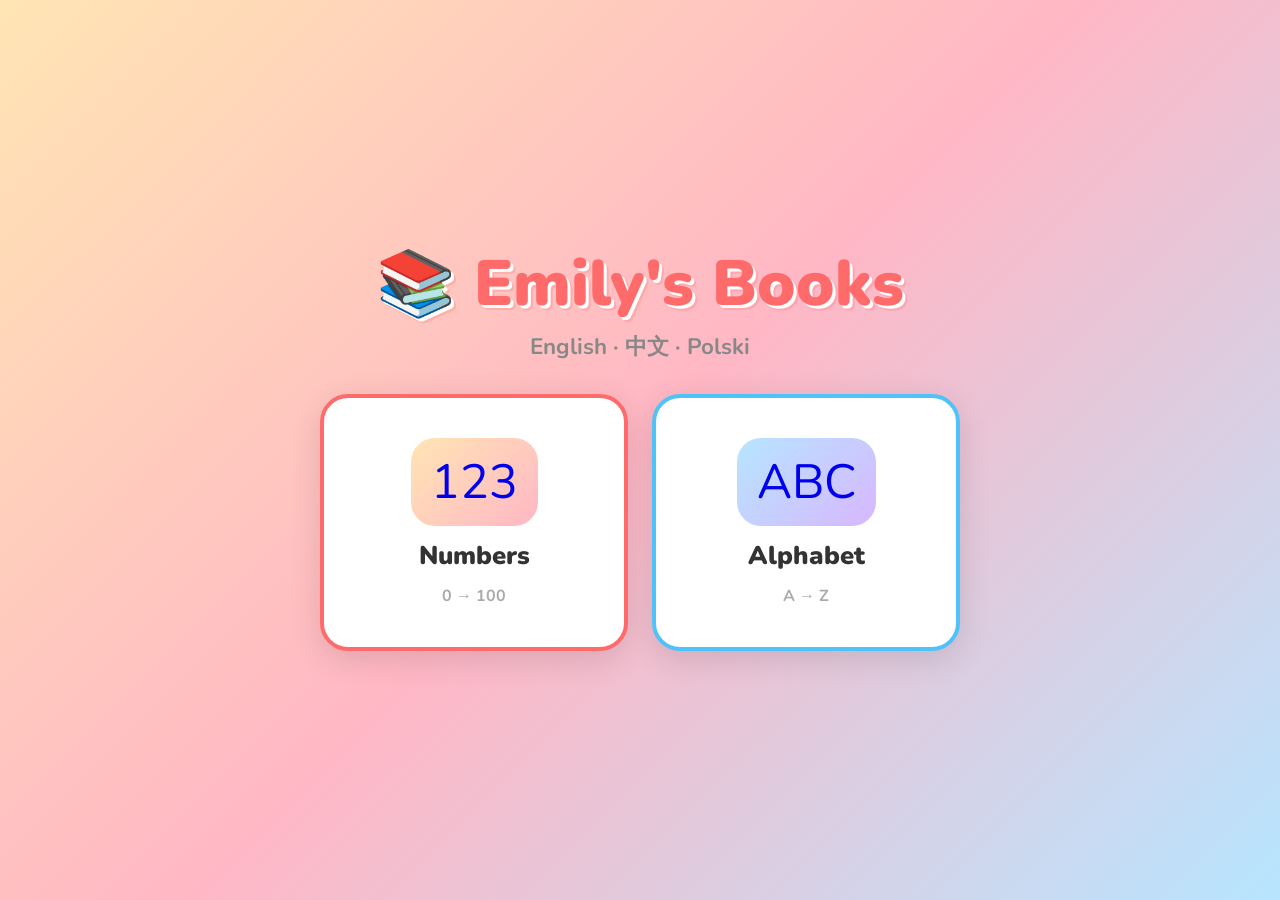
==== index.html @ b519d548 "feat: initial release v1.0.0 — Emily learning app Interactive learning app with alphabet, numbers, a" ====
<!DOCTYPE html>
<html lang="en">
<head>
<meta charset="UTF-8">
<meta name="viewport" content="width=device-width, initial-scale=1, maximum-scale=1">
<title>Emily's Books</title>
<link rel="preconnect" href="https://fonts.googleapis.com">
<link href="https://fonts.googleapis.com/css2?family=Nunito:wght@400;700;800;900&display=swap" rel="stylesheet">
<link rel="stylesheet" href="css/style.css">
<style>
  .book-card.numbers { --accent: #FF6B6B; }
  .book-card.alphabet { --accent: #4FC3F7; }
  .book-card.numbers .icon-wrap {
    background: linear-gradient(135deg, #FFE5B4, #FFB7C5);
    border-radius: 24px; padding: 20px; font-size: 3rem; line-height: 1;
  }
  .book-card.alphabet .icon-wrap {
    background: linear-gradient(135deg, #B7E5FF, #D7B7FF);
    border-radius: 24px; padding: 20px; font-size: 3rem; line-height: 1;
  }
</style>
</head>
<body>
<div class="bubbles" id="bubbles"></div>

<main class="home-page">
  <h1 class="home-title">📚 Emily's Books</h1>
  <p class="home-subtitle">English · 中文 · Polski</p>

  <div class="book-grid">
    <a href="numbers.html" class="book-card numbers">
      <div class="icon-wrap">123</div>
      <div class="title">Numbers</div>
      <div class="subtitle">0 → 100</div>
    </a>

    <a href="alphabet.html" class="book-card alphabet">
      <div class="icon-wrap">ABC</div>
      <div class="title">Alphabet</div>
      <div class="subtitle">A → Z</div>
    </a>
  </div>
</main>

<script>
  // Generate floating bubbles
  const COLORS = ['#FF6B6B','#4FC3F7','#66BB6A','#FFD54F','#CE93D8','#FF8A65'];
  const wrap = document.getElementById('bubbles');
  for (let i = 0; i < 18; i++) {
    const b = document.createElement('div');
    b.className = 'bubble';
    const size = 30 + Math.random() * 80;
    Object.assign(b.style, {
      width:  size + 'px',
      height: size + 'px',
      left:   Math.random() * 100 + '%',
      bottom: '-120px',
      background: COLORS[Math.floor(Math.random() * COLORS.length)],
      animationDuration: (8 + Math.random() * 14) + 's',
      animationDelay:    (Math.random() * 10) + 's',
    });
    wrap.appendChild(b);
  }
</script>
</body>
</html>
---- css/style.css ----
/* ── Reset & base ─────────────────────────────────────────────────────────── */
*, *::before, *::after { box-sizing: border-box; margin: 0; padding: 0; }

:root {
  --coral:   #FF6B6B;
  --sky:     #4FC3F7;
  --mint:    #66BB6A;
  --gold:    #FFD54F;
  --purple:  #CE93D8;
  --bg:      #FFF8F0;
  --white:   #FFFFFF;
  --text:    #333;
  --radius:  20px;
  --shadow:  0 8px 32px rgba(0,0,0,.12);
}

html, body {
  height: 100%;
  font-family: 'Nunito', 'Segoe UI', sans-serif;
  background: var(--bg);
  color: var(--text);
  -webkit-tap-highlight-color: transparent;
  touch-action: manipulation;
}

/* ── Home page ────────────────────────────────────────────────────────────── */
.home-page {
  min-height: 100vh;
  display: flex;
  flex-direction: column;
  align-items: center;
  justify-content: center;
  background: linear-gradient(135deg, #FFE5B4 0%, #FFB7C5 50%, #B7E5FF 100%);
  padding: 24px;
  gap: 32px;
}

.home-title {
  font-size: clamp(2.4rem, 8vw, 4rem);
  font-weight: 900;
  color: var(--coral);
  text-shadow: 3px 3px 0 #fff, 5px 5px 0 rgba(255,107,107,.25);
  text-align: center;
  line-height: 1.1;
}

.home-subtitle {
  font-size: clamp(1rem, 3vw, 1.4rem);
  color: #888;
  font-weight: 700;
  text-align: center;
  margin-top: -20px;
}

.book-grid {
  display: grid;
  grid-template-columns: repeat(auto-fit, minmax(240px, 1fr));
  gap: 24px;
  width: 100%;
  max-width: 640px;
}

.book-card {
  background: var(--white);
  border-radius: 28px;
  padding: 40px 24px;
  text-align: center;
  box-shadow: var(--shadow);
  cursor: pointer;
  transition: transform .15s, box-shadow .15s;
  text-decoration: none;
  display: flex;
  flex-direction: column;
  align-items: center;
  gap: 12px;
  border: 4px solid transparent;
}

.book-card:hover, .book-card:focus-visible {
  transform: translateY(-6px) scale(1.02);
  box-shadow: 0 16px 48px rgba(0,0,0,.18);
}

.book-card:active { transform: scale(0.97); }

.book-card.numbers { border-color: var(--coral); }
.book-card.alphabet { border-color: var(--sky); }

.book-card .icon { font-size: 4.5rem; line-height: 1; }
.book-card .title {
  font-size: 1.6rem;
  font-weight: 900;
  color: var(--text);
}
.book-card .subtitle { font-size: 1rem; color: #aaa; font-weight: 700; }

/* floating bubbles */
.bubbles {
  position: fixed; inset: 0; pointer-events: none; overflow: hidden; z-index: 0;
}
.bubble {
  position: absolute;
  border-radius: 50%;
  opacity: .18;
  animation: float linear infinite;
}
@keyframes float {
  from { transform: translateY(110vh) rotate(0deg); }
  to   { transform: translateY(-20vh)  rotate(360deg); }
}
.home-page > * { position: relative; z-index: 1; }

/* ── Book wrapper ─────────────────────────────────────────────────────────── */
.book-page {
  min-height: 100vh;
  display: flex;
  flex-direction: column;
  background: var(--bg);
}

/* ── Header ───────────────────────────────────────────────────────────────── */
.book-header {
  display: flex;
  align-items: center;
  justify-content: space-between;
  padding: 14px 20px;
  background: var(--white);
  box-shadow: 0 2px 12px rgba(0,0,0,.08);
  gap: 12px;
  flex-shrink: 0;
}

.book-header .home-btn {
  background: var(--bg);
  border: none;
  border-radius: 50%;
  width: 48px; height: 48px;
  font-size: 1.5rem;
  cursor: pointer;
  display: grid; place-items: center;
  transition: background .15s;
  flex-shrink: 0;
}
.book-header .home-btn:hover { background: #f0f0f0; }

.book-header .book-name {
  font-size: 1.2rem;
  font-weight: 900;
  color: var(--text);
  text-align: center;
  flex: 1;
}

.book-header .page-counter {
  font-size: 0.95rem;
  font-weight: 700;
  color: #aaa;
  flex-shrink: 0;
  min-width: 60px;
  text-align: right;
}

/* ── Main content area ────────────────────────────────────────────────────── */
.content-area {
  flex: 1;
  display: grid;
  grid-template-columns: 1fr 1fr;
  gap: 0;
  overflow: hidden;
}

@media (max-width: 700px) {
  .content-area {
    grid-template-columns: 1fr;
    overflow-y: auto;
  }
}

/* ── Left page ────────────────────────────────────────────────────────────── */
.page-left {
  background: #FFF9F2;
  display: flex;
  flex-direction: column;
  align-items: center;
  justify-content: center;
  padding: 24px 16px;
  gap: 16px;
  border-right: 3px solid #f0e8d8;
  position: relative;
  overflow: hidden;
}

.big-symbol {
  font-size: clamp(6rem, 18vw, 12rem);
  font-weight: 900;
  line-height: 1;
  color: var(--coral);
  text-shadow: 4px 4px 0 rgba(255,107,107,.2);
  user-select: none;
  transition: color .2s;
}

.big-symbol.alphabet-letter {
  color: var(--sky);
  text-shadow: 4px 4px 0 rgba(79,195,247,.2);
}

/* Worksheet-style glyph canvas (outline + stroke order) on the left page */
.glyph-canvas {
  width: 100%;
  max-width: 360px;
  height: auto;
  cursor: pointer;
  user-select: none;
  -webkit-user-select: none;
}

/* Stroke guide mini-canvas (shown below digit) */
.stroke-preview-wrap {
  display: flex;
  flex-direction: column;
  align-items: center;
  gap: 6px;
}

.stroke-label {
  font-size: 0.78rem;
  font-weight: 700;
  color: #bbb;
  letter-spacing: .05em;
  text-transform: uppercase;
}

.stroke-mini-canvas {
  border-radius: 16px;
  background: #fff;
  box-shadow: 0 2px 12px rgba(0,0,0,.08);
}

/* Chinese character section */
.zh-char-wrap {
  display: flex;
  flex-direction: column;
  align-items: center;
  gap: 4px;
  cursor: pointer;
}

.zh-char {
  font-size: clamp(2.5rem, 7vw, 4rem);
  font-weight: 900;
  color: #E53935;
  line-height: 1;
}

.zh-pinyin {
  font-size: 0.85rem;
  color: #E53935;
  font-weight: 700;
  opacity: .7;
}

/* ── Right page ───────────────────────────────────────────────────────────── */
.page-right {
  background: #F2F9FF;
  display: flex;
  flex-direction: column;
  align-items: center;
  justify-content: space-between;
  padding: 24px 16px;
  gap: 16px;
}

/* Illustration area */
.illustration {
  flex: 1;
  display: flex;
  align-items: center;
  justify-content: center;
  flex-wrap: wrap;
  gap: 6px;
  font-size: clamp(1.8rem, 4vw, 3rem);
  line-height: 1.2;
  text-align: center;
  max-height: 260px;
  overflow: hidden;
}

.illustration.empty-label {
  font-size: 1.2rem;
  color: #ccc;
  font-weight: 700;
}

/* Word cards */
.word-cards {
  display: flex;
  flex-direction: column;
  gap: 10px;
  width: 100%;
  max-width: 340px;
}

.word-card {
  display: flex;
  align-items: center;
  gap: 10px;
  padding: 14px 18px;
  border-radius: 16px;
  cursor: pointer;
  transition: transform .12s, box-shadow .12s;
  box-shadow: 0 3px 12px rgba(0,0,0,.07);
  user-select: none;
  -webkit-user-select: none;
}

.word-card:hover { transform: scale(1.03); box-shadow: 0 6px 20px rgba(0,0,0,.12); }
.word-card:active { transform: scale(0.97); }

.word-card.en { background: #E3F2FD; }
.word-card.zh { background: #FFE8E8; }
.word-card.pl { background: #E8F5E9; }

.word-card .flag { font-size: 1.3rem; flex-shrink: 0; }

.word-card .word-text {
  font-size: clamp(1.1rem, 2.8vw, 1.5rem);
  font-weight: 800;
}

.word-card.en .word-text { color: #1565C0; }
.word-card.zh .word-text { color: #B71C1C; }
.word-card.pl .word-text { color: #2E7D32; }

.word-card .word-sub {
  font-size: 0.72rem;
  font-weight: 700;
  opacity: .55;
  margin-top: 2px;
}

.word-card .speaker { font-size: 1rem; margin-left: auto; opacity: .5; flex-shrink: 0; }

/* ── Bottom navigation ────────────────────────────────────────────────────── */
.book-footer {
  display: flex;
  align-items: center;
  justify-content: space-between;
  padding: 12px 20px;
  background: var(--white);
  box-shadow: 0 -2px 12px rgba(0,0,0,.06);
  gap: 12px;
  flex-shrink: 0;
}

.nav-btn {
  background: var(--coral);
  color: #fff;
  border: none;
  border-radius: 50px;
  width: 60px; height: 60px;
  font-size: 1.8rem;
  cursor: pointer;
  display: grid; place-items: center;
  transition: background .15s, transform .1s;
  flex-shrink: 0;
}
.nav-btn.alphabet { background: var(--sky); }
.nav-btn:hover { opacity: .9; transform: scale(1.05); }
.nav-btn:active { transform: scale(0.93); }
.nav-btn:disabled { background: #ddd; cursor: default; transform: none; }

.practice-btn {
  background: var(--gold);
  color: #5d4037;
  border: none;
  border-radius: 50px;
  padding: 14px 24px;
  font-size: 1rem;
  font-weight: 900;
  cursor: pointer;
  display: flex;
  align-items: center;
  gap: 8px;
  transition: background .15s, transform .1s;
  font-family: inherit;
  flex: 1;
  justify-content: center;
  max-width: 240px;
}
.practice-btn:hover { background: #FFCA28; transform: scale(1.03); }
.practice-btn:active { transform: scale(0.97); }

/* ── Practice modal ───────────────────────────────────────────────────────── */
.modal-overlay {
  position: fixed;
  inset: 0;
  background: rgba(0,0,0,.55);
  display: flex;
  align-items: center;
  justify-content: center;
  z-index: 100;
  padding: 16px;
  opacity: 0;
  pointer-events: none;
  transition: opacity .2s;
}

.modal-overlay.open {
  opacity: 1;
  pointer-events: all;
}

.modal {
  background: var(--white);
  border-radius: 28px;
  padding: 24px;
  width: 100%;
  max-width: 480px;
  box-shadow: 0 24px 80px rgba(0,0,0,.3);
  display: flex;
  flex-direction: column;
  gap: 16px;
  transform: scale(.9);
  transition: transform .2s;
}
.modal-overlay.open .modal { transform: scale(1); }

.modal-header {
  display: flex;
  align-items: center;
  justify-content: space-between;
}
.modal-title { font-size: 1.3rem; font-weight: 900; color: var(--text); }
.modal-close {
  background: #f0f0f0; border: none; border-radius: 50%;
  width: 42px; height: 42px; font-size: 1.2rem;
  cursor: pointer; display: grid; place-items: center;
}
.modal-close:hover { background: #e0e0e0; }

.modal-tabs {
  display: flex;
  gap: 8px;
}
.modal-tab {
  flex: 1;
  padding: 10px;
  border-radius: 12px;
  border: 2px solid #eee;
  background: #fafafa;
  font-family: inherit;
  font-size: 0.9rem;
  font-weight: 700;
  cursor: pointer;
  transition: all .15s;
}
.modal-tab.active {
  background: var(--coral);
  color: #fff;
  border-color: var(--coral);
}

.modal canvas {
  border-radius: 16px;
  border: 3px solid #f0f0f0;
  touch-action: none;
  display: block;
  margin: 0 auto;
  width: 100%;
  max-width: 360px;
  aspect-ratio: 1;
  cursor: crosshair;
}

.modal-actions {
  display: flex;
  gap: 10px;
}
.modal-actions button {
  flex: 1;
  padding: 14px;
  border-radius: 14px;
  border: none;
  font-family: inherit;
  font-size: 1rem;
  font-weight: 800;
  cursor: pointer;
  transition: opacity .15s, transform .1s;
  display: flex;
  align-items: center;
  justify-content: center;
  gap: 6px;
}
.modal-actions button:active { transform: scale(0.97); }
.btn-watch { background: var(--coral); color: #fff; }
.btn-clear { background: #f0f0f0; color: #666; }

/* ── Hanzi writer ─────────────────────────────────────────────────────────── */
#hanzi-container, #hanzi-modal-container {
  display: flex;
  align-items: center;
  justify-content: center;
}

/* ── Transitions ──────────────────────────────────────────────────────────── */
.page-slide {
  animation: slideIn .25s ease-out;
}
@keyframes slideIn {
  from { opacity: 0; transform: translateX(30px); }
  to   { opacity: 1; transform: translateX(0); }
}

/* ── Dot grid for large numbers ───────────────────────────────────────────── */
.dot-grid {
  display: flex;
  flex-wrap: wrap;
  gap: 4px;
  align-items: center;
  justify-content: center;
  padding: 4px;
}
.dot {
  width: 18px; height: 18px;
  border-radius: 50%;
}

/* ── Pulse on TTS click ───────────────────────────────────────────────────── */
@keyframes pulse {
  0%   { transform: scale(1); }
  40%  { transform: scale(1.07); }
  100% { transform: scale(1); }
}
.speaking { animation: pulse .4s ease-out; }

/* ── Scrollbar ────────────────────────────────────────────────────────────── */
::-webkit-scrollbar { width: 6px; }
::-webkit-scrollbar-thumb { background: #ddd; border-radius: 3px; }
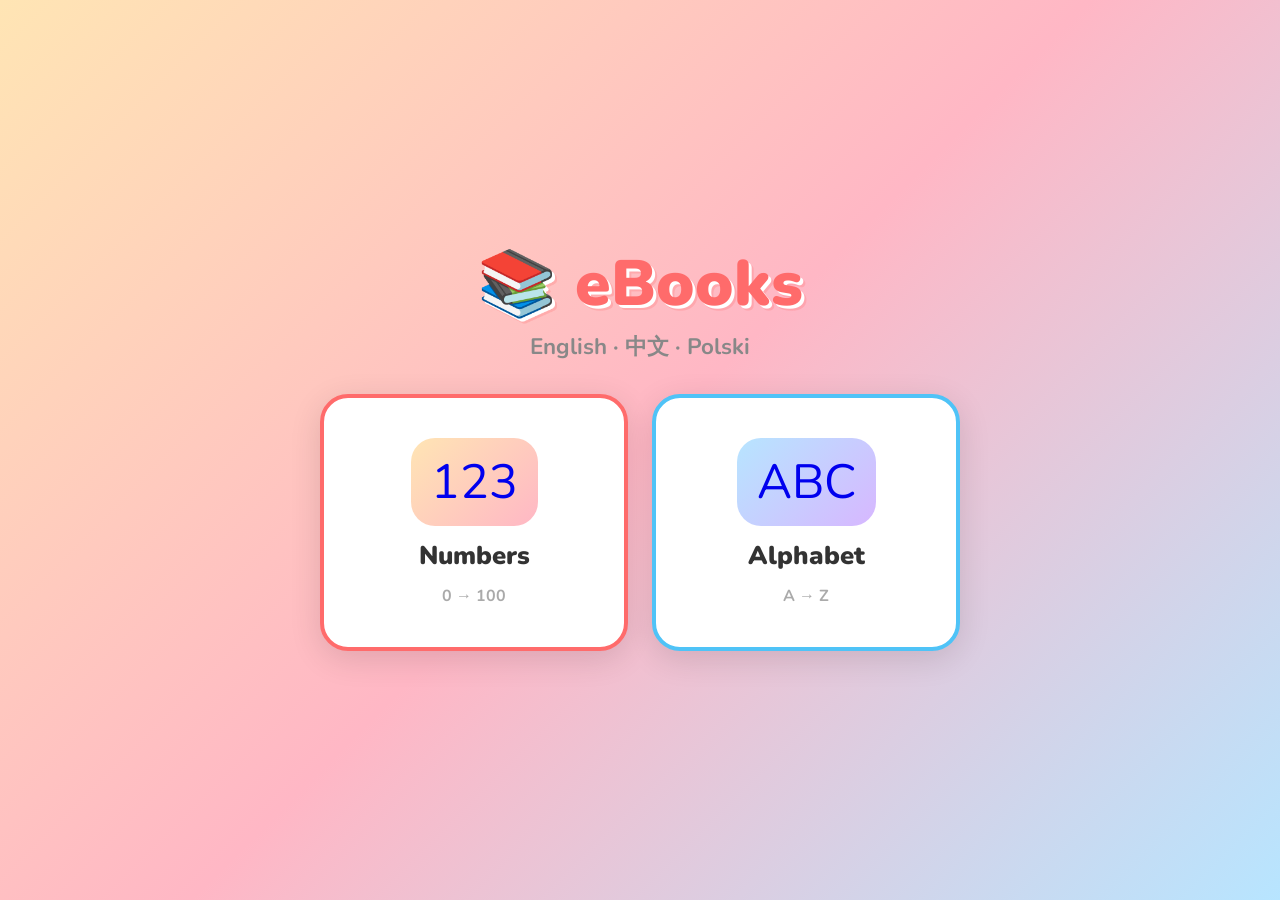
==== commit 483fa6cb: "fix: remove personal name references before making repo public" ====
--- a/index.html
+++ b/index.html
@@ -3,7 +3,7 @@
 <head>
 <meta charset="UTF-8">
 <meta name="viewport" content="width=device-width, initial-scale=1, maximum-scale=1">
-<title>Emily's Books</title>
+<title>eBooks</title>
 <link rel="preconnect" href="https://fonts.googleapis.com">
 <link href="https://fonts.googleapis.com/css2?family=Nunito:wght@400;700;800;900&display=swap" rel="stylesheet">
 <link rel="stylesheet" href="css/style.css">
@@ -24,7 +24,7 @@
 <div class="bubbles" id="bubbles"></div>
 
 <main class="home-page">
-  <h1 class="home-title">📚 Emily's Books</h1>
+  <h1 class="home-title">📚 eBooks</h1>
   <p class="home-subtitle">English · 中文 · Polski</p>
 
   <div class="book-grid">
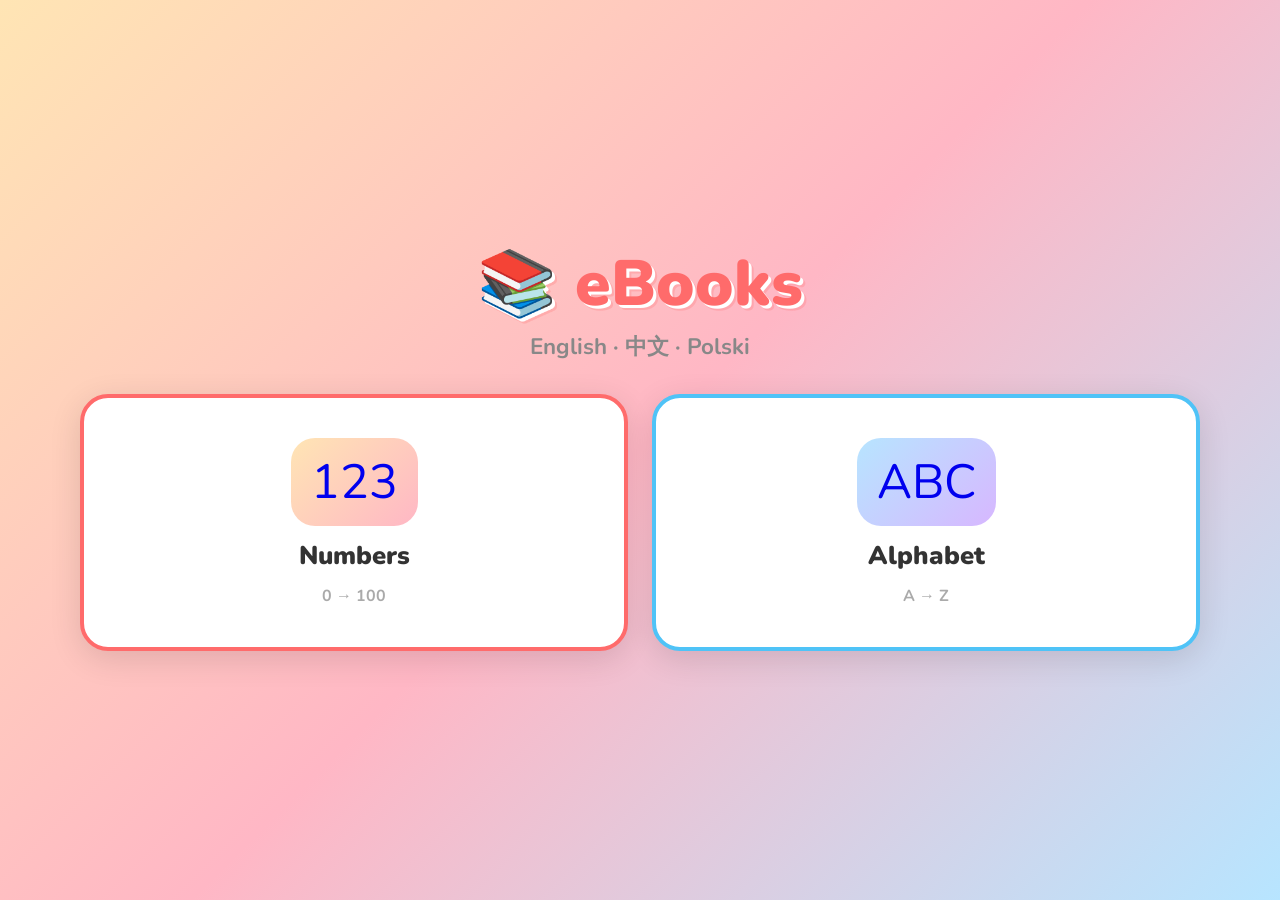
==== commit 9960c313: "feat: picture-book reader engine + public/private book split - shared/js/picture-reader.js: generic " ====
--- a/index.html
+++ b/index.html
@@ -6,7 +6,7 @@
 <title>eBooks</title>
 <link rel="preconnect" href="https://fonts.googleapis.com">
 <link href="https://fonts.googleapis.com/css2?family=Nunito:wght@400;700;800;900&display=swap" rel="stylesheet">
-<link rel="stylesheet" href="css/style.css">
+<link rel="stylesheet" href="shared/css/style.css">
 <style>
   .book-card.numbers { --accent: #FF6B6B; }
   .book-card.alphabet { --accent: #4FC3F7; }
@@ -18,6 +18,12 @@
     background: linear-gradient(135deg, #B7E5FF, #D7B7FF);
     border-radius: 24px; padding: 20px; font-size: 3rem; line-height: 1;
   }
+  .book-card.local .icon-wrap {
+    width: 96px; height: 72px; border-radius: 20px;
+    display: grid; place-items: center; color: #fff;
+    font-weight: 900; font-size: 1.8rem;
+  }
+  .progress-line { color: #888; font-size: .9rem; font-weight: 800; min-height: 1.2em; }
 </style>
 </head>
 <body>
@@ -27,20 +33,29 @@
   <h1 class="home-title">📚 eBooks</h1>
   <p class="home-subtitle">English · 中文 · Polski</p>
 
-  <div class="book-grid">
-    <a href="numbers.html" class="book-card numbers">
+  <div class="book-grid" id="bookGrid">
+    <a href="books/numbers/" class="book-card numbers">
       <div class="icon-wrap">123</div>
       <div class="title">Numbers</div>
       <div class="subtitle">0 → 100</div>
     </a>
 
-    <a href="alphabet.html" class="book-card alphabet">
+    <a href="books/alphabet/" class="book-card alphabet">
       <div class="icon-wrap">ABC</div>
       <div class="title">Alphabet</div>
       <div class="subtitle">A → Z</div>
     </a>
   </div>
 </main>
+
+<!--
+  Local-only books (private-only source material) are never listed here.
+  If books/local-books.js exists on this server, it defines
+  window.EBOOKS_LOCAL_BOOKS and this page renders cards for it. On the
+  public GitHub Pages deploy that file doesn't exist (gitignored, never
+  committed) so onerror below just leaves the array empty.
+-->
+<script src="books/local-books.js" onerror="window.EBOOKS_LOCAL_BOOKS = []"></script>
 
 <script>
   // Generate floating bubbles
@@ -61,6 +76,34 @@
     });
     wrap.appendChild(b);
   }
+
+  // Render any local-only book cards (see comment above the script tag).
+  const grid = document.getElementById('bookGrid');
+  (window.EBOOKS_LOCAL_BOOKS || []).forEach(book => {
+    const a = document.createElement('a');
+    a.href = `books/${book.slug}/`;
+    a.className = 'book-card local';
+    a.style.setProperty('--accent', book.accent || '#4FC3F7');
+    a.dataset.progress = book.slug;
+    a.dataset.pages = book.pages;
+    a.innerHTML = `
+      <div class="icon-wrap" style="background:${book.iconBg || 'var(--accent)'};">${book.icon || ''}</div>
+      <div class="title">${book.title}</div>
+      <div class="subtitle">${book.subtitle || ''}</div>
+      <div class="progress-line"></div>
+    `;
+    grid.appendChild(a);
+  });
+
+  document.querySelectorAll('[data-progress]').forEach(card => {
+    const slug = card.dataset.progress;
+    const total = Number(card.dataset.pages);
+    const saved = Number(localStorage.getItem(`ebooks:${slug}:progress`));
+    const line = card.querySelector('.progress-line');
+    if (!line || !Number.isFinite(saved)) return;
+    const page = Math.min(total, Math.max(1, saved + 1));
+    line.textContent = `Continue: page ${page} of ${total}`;
+  });
 </script>
 </body>
 </html>
--- a/shared/css/style.css
+++ b/shared/css/style.css
@@ -0,0 +1,740 @@
+/* ── Reset & base ─────────────────────────────────────────────────────────── */
+*, *::before, *::after { box-sizing: border-box; margin: 0; padding: 0; }
+
+:root {
+  --coral:   #FF6B6B;
+  --sky:     #4FC3F7;
+  --mint:    #66BB6A;
+  --gold:    #FFD54F;
+  --purple:  #CE93D8;
+  --bg:      #FFF8F0;
+  --white:   #FFFFFF;
+  --text:    #333;
+  --radius:  20px;
+  --shadow:  0 8px 32px rgba(0,0,0,.12);
+}
+
+html, body {
+  height: 100%;
+  font-family: 'Nunito', 'Segoe UI', sans-serif;
+  background: var(--bg);
+  color: var(--text);
+  -webkit-tap-highlight-color: transparent;
+  touch-action: manipulation;
+}
+
+/* ── Home page ────────────────────────────────────────────────────────────── */
+.home-page {
+  min-height: 100vh;
+  display: flex;
+  flex-direction: column;
+  align-items: center;
+  justify-content: center;
+  background: linear-gradient(135deg, #FFE5B4 0%, #FFB7C5 50%, #B7E5FF 100%);
+  padding: 24px;
+  gap: 32px;
+}
+
+.home-title {
+  font-size: clamp(2.4rem, 8vw, 4rem);
+  font-weight: 900;
+  color: var(--coral);
+  text-shadow: 3px 3px 0 #fff, 5px 5px 0 rgba(255,107,107,.25);
+  text-align: center;
+  line-height: 1.1;
+}
+
+.home-subtitle {
+  font-size: clamp(1rem, 3vw, 1.4rem);
+  color: #888;
+  font-weight: 700;
+  text-align: center;
+  margin-top: -20px;
+}
+
+.book-grid {
+  display: grid;
+  grid-template-columns: repeat(auto-fit, minmax(240px, 1fr));
+  gap: 24px;
+  width: 100%;
+  max-width: 1120px;
+}
+
+.book-card {
+  background: var(--white);
+  border-radius: 28px;
+  padding: 40px 24px;
+  text-align: center;
+  box-shadow: var(--shadow);
+  cursor: pointer;
+  transition: transform .15s, box-shadow .15s;
+  text-decoration: none;
+  display: flex;
+  flex-direction: column;
+  align-items: center;
+  gap: 12px;
+  border: 4px solid transparent;
+}
+
+.book-card:hover, .book-card:focus-visible {
+  transform: translateY(-6px) scale(1.02);
+  box-shadow: 0 16px 48px rgba(0,0,0,.18);
+}
+
+.book-card:active { transform: scale(0.97); }
+
+.book-card.numbers { border-color: var(--coral); }
+.book-card.alphabet { border-color: var(--sky); }
+
+.book-card .icon { font-size: 4.5rem; line-height: 1; }
+.book-card .title {
+  font-size: 1.6rem;
+  font-weight: 900;
+  color: var(--text);
+}
+.book-card .subtitle { font-size: 1rem; color: #aaa; font-weight: 700; }
+
+/* floating bubbles */
+.bubbles {
+  position: fixed; inset: 0; pointer-events: none; overflow: hidden; z-index: 0;
+}
+.bubble {
+  position: absolute;
+  border-radius: 50%;
+  opacity: .18;
+  animation: float linear infinite;
+}
+@keyframes float {
+  from { transform: translateY(110vh) rotate(0deg); }
+  to   { transform: translateY(-20vh)  rotate(360deg); }
+}
+.home-page > * { position: relative; z-index: 1; }
+
+/* ── Book wrapper ─────────────────────────────────────────────────────────── */
+.book-page {
+  min-height: 100vh;
+  display: flex;
+  flex-direction: column;
+  background: var(--bg);
+}
+
+/* ── Header ───────────────────────────────────────────────────────────────── */
+.book-header {
+  display: flex;
+  align-items: center;
+  justify-content: space-between;
+  padding: 14px 20px;
+  background: var(--white);
+  box-shadow: 0 2px 12px rgba(0,0,0,.08);
+  gap: 12px;
+  flex-shrink: 0;
+}
+
+.book-header .home-btn {
+  background: var(--bg);
+  border: none;
+  border-radius: 50%;
+  width: 48px; height: 48px;
+  font-size: 1.5rem;
+  cursor: pointer;
+  display: grid; place-items: center;
+  transition: background .15s;
+  flex-shrink: 0;
+}
+.book-header .home-btn:hover { background: #f0f0f0; }
+
+.book-header .book-name {
+  font-size: 1.2rem;
+  font-weight: 900;
+  color: var(--text);
+  text-align: center;
+  flex: 1;
+}
+
+.book-header .page-counter {
+  font-size: 0.95rem;
+  font-weight: 700;
+  color: #aaa;
+  flex-shrink: 0;
+  min-width: 60px;
+  text-align: right;
+}
+
+/* ── Main content area ────────────────────────────────────────────────────── */
+.content-area {
+  flex: 1;
+  display: grid;
+  grid-template-columns: 1fr 1fr;
+  gap: 0;
+  overflow: hidden;
+}
+
+@media (max-width: 700px) {
+  .content-area {
+    grid-template-columns: 1fr;
+    overflow-y: auto;
+  }
+}
+
+/* ── Picture book reader ─────────────────────────────────────────────────── */
+.picture-reader {
+  --reader-accent: #4FC3F7;
+  min-height: 100vh;
+  background: #f7f3ed;
+  display: grid;
+  grid-template-rows: auto 1fr auto;
+}
+
+.reader-toolbar {
+  display: grid;
+  grid-template-columns: auto 1fr auto;
+  align-items: center;
+  gap: 12px;
+  padding: 12px 16px;
+  background: #fff;
+  box-shadow: 0 2px 12px rgba(0,0,0,.08);
+  position: sticky;
+  top: 0;
+  z-index: 5;
+}
+
+.reader-home {
+  width: 44px;
+  height: 44px;
+  border: 0;
+  border-radius: 50%;
+  background: #f2eee7;
+  color: #443c35;
+  font-size: 1.25rem;
+  cursor: pointer;
+}
+
+.reader-title-wrap {
+  min-width: 0;
+  text-align: center;
+}
+
+.reader-title {
+  font-size: clamp(1rem, 2.5vw, 1.45rem);
+  line-height: 1.1;
+  font-weight: 900;
+  color: #2f2b27;
+  white-space: nowrap;
+  overflow: hidden;
+  text-overflow: ellipsis;
+}
+
+.reader-counter {
+  color: #8b8176;
+  font-size: .9rem;
+  font-weight: 800;
+  margin-top: 2px;
+}
+
+.reader-actions {
+  display: flex;
+  align-items: center;
+  gap: 8px;
+}
+
+.reader-language-buttons {
+  display: flex;
+  gap: 6px;
+}
+
+.reader-pill {
+  min-width: 42px;
+  height: 36px;
+  border: 2px solid #e5ded4;
+  border-radius: 999px;
+  background: #fff;
+  color: #4b433b;
+  font-weight: 900;
+  cursor: pointer;
+}
+
+.reader-pill[aria-pressed="true"] {
+  border-color: var(--reader-accent);
+  background: color-mix(in srgb, var(--reader-accent) 18%, #fff);
+  color: #1f1b18;
+}
+
+.reader-audio {
+  min-width: 92px;
+  height: 36px;
+  border: 0;
+  border-radius: 999px;
+  background: var(--reader-accent);
+  color: #fff;
+  font-weight: 900;
+  cursor: pointer;
+}
+
+.reader-audio[aria-pressed="false"] {
+  background: #d8d0c6;
+  color: #5e554c;
+}
+
+.reader-audio:disabled {
+  background: #d8d0c6;
+  color: #8c837a;
+  cursor: default;
+}
+
+.reader-stage {
+  min-height: 0;
+  display: grid;
+  place-items: center;
+  padding: 18px;
+}
+
+.reader-page-frame {
+  width: min(100%, 1200px);
+  height: min(74vh, 760px);
+  display: grid;
+  grid-template-rows: 1fr auto;
+  gap: 12px;
+}
+
+.reader-image-wrap {
+  min-height: 0;
+  background: #1f1d1b;
+  border-radius: 8px;
+  box-shadow: 0 12px 36px rgba(0,0,0,.18);
+  display: grid;
+  place-items: center;
+  overflow: hidden;
+}
+
+.reader-page-image {
+  width: 100%;
+  height: 100%;
+  object-fit: contain;
+  display: block;
+}
+
+.reader-text-layer {
+  min-height: 56px;
+  max-height: 18vh;
+  overflow-y: auto;
+  padding: 12px 16px;
+  border-radius: 8px;
+  background: rgba(255,255,255,.94);
+  border-left: 5px solid var(--reader-accent);
+  box-shadow: 0 4px 18px rgba(0,0,0,.08);
+  font-size: clamp(1rem, 2.2vw, 1.25rem);
+  line-height: 1.45;
+  font-weight: 800;
+  color: #332f2a;
+  white-space: pre-line;
+}
+
+.reader-text-layer.is-pending {
+  color: #8a8177;
+  font-size: .95rem;
+  font-weight: 800;
+}
+
+.reader-footer {
+  display: grid;
+  grid-template-columns: 1fr 1fr;
+  gap: 14px;
+  padding: 12px 16px 18px;
+  background: #fff;
+}
+
+.reader-nav {
+  height: 54px;
+  border: 0;
+  border-radius: 999px;
+  background: var(--reader-accent);
+  color: #fff;
+  font-size: 1.6rem;
+  font-weight: 900;
+  cursor: pointer;
+}
+
+.reader-nav:disabled {
+  background: #ded7ce;
+  color: #9f968d;
+  cursor: default;
+}
+
+@media (max-width: 760px) {
+  .reader-toolbar {
+    grid-template-columns: auto 1fr;
+  }
+  .reader-actions {
+    grid-column: 1 / -1;
+    justify-content: center;
+    flex-wrap: wrap;
+  }
+  .reader-page-frame {
+    height: min(70vh, 680px);
+  }
+  .reader-stage {
+    padding: 10px;
+  }
+}
+
+/* ── Left page ────────────────────────────────────────────────────────────── */
+.page-left {
+  background: #FFF9F2;
+  display: flex;
+  flex-direction: column;
+  align-items: center;
+  justify-content: center;
+  padding: 24px 16px;
+  gap: 16px;
+  border-right: 3px solid #f0e8d8;
+  position: relative;
+  overflow: hidden;
+}
+
+.big-symbol {
+  font-size: clamp(6rem, 18vw, 12rem);
+  font-weight: 900;
+  line-height: 1;
+  color: var(--coral);
+  text-shadow: 4px 4px 0 rgba(255,107,107,.2);
+  user-select: none;
+  transition: color .2s;
+}
+
+.big-symbol.alphabet-letter {
+  color: var(--sky);
+  text-shadow: 4px 4px 0 rgba(79,195,247,.2);
+}
+
+/* Worksheet-style glyph canvas (outline + stroke order) on the left page */
+.glyph-canvas {
+  width: 100%;
+  max-width: 360px;
+  height: auto;
+  cursor: pointer;
+  user-select: none;
+  -webkit-user-select: none;
+}
+
+/* Stroke guide mini-canvas (shown below digit) */
+.stroke-preview-wrap {
+  display: flex;
+  flex-direction: column;
+  align-items: center;
+  gap: 6px;
+}
+
+.stroke-label {
+  font-size: 0.78rem;
+  font-weight: 700;
+  color: #bbb;
+  letter-spacing: .05em;
+  text-transform: uppercase;
+}
+
+.stroke-mini-canvas {
+  border-radius: 16px;
+  background: #fff;
+  box-shadow: 0 2px 12px rgba(0,0,0,.08);
+}
+
+/* Chinese character section */
+.zh-char-wrap {
+  display: flex;
+  flex-direction: column;
+  align-items: center;
+  gap: 4px;
+  cursor: pointer;
+}
+
+.zh-char {
+  font-size: clamp(2.5rem, 7vw, 4rem);
+  font-weight: 900;
+  color: #E53935;
+  line-height: 1;
+}
+
+.zh-pinyin {
+  font-size: 0.85rem;
+  color: #E53935;
+  font-weight: 700;
+  opacity: .7;
+}
+
+/* ── Right page ───────────────────────────────────────────────────────────── */
+.page-right {
+  background: #F2F9FF;
+  display: flex;
+  flex-direction: column;
+  align-items: center;
+  justify-content: space-between;
+  padding: 24px 16px;
+  gap: 16px;
+}
+
+/* Illustration area */
+.illustration {
+  flex: 1;
+  display: flex;
+  align-items: center;
+  justify-content: center;
+  flex-wrap: wrap;
+  gap: 6px;
+  font-size: clamp(1.8rem, 4vw, 3rem);
+  line-height: 1.2;
+  text-align: center;
+  max-height: 260px;
+  overflow: hidden;
+}
+
+.illustration.empty-label {
+  font-size: 1.2rem;
+  color: #ccc;
+  font-weight: 700;
+}
+
+/* Word cards */
+.word-cards {
+  display: flex;
+  flex-direction: column;
+  gap: 10px;
+  width: 100%;
+  max-width: 340px;
+}
+
+.word-card {
+  display: flex;
+  align-items: center;
+  gap: 10px;
+  padding: 14px 18px;
+  border-radius: 16px;
+  cursor: pointer;
+  transition: transform .12s, box-shadow .12s;
+  box-shadow: 0 3px 12px rgba(0,0,0,.07);
+  user-select: none;
+  -webkit-user-select: none;
+}
+
+.word-card:hover { transform: scale(1.03); box-shadow: 0 6px 20px rgba(0,0,0,.12); }
+.word-card:active { transform: scale(0.97); }
+
+.word-card.en { background: #E3F2FD; }
+.word-card.zh { background: #FFE8E8; }
+.word-card.pl { background: #E8F5E9; }
+
+.word-card .flag { font-size: 1.3rem; flex-shrink: 0; }
+
+.word-card .word-text {
+  font-size: clamp(1.1rem, 2.8vw, 1.5rem);
+  font-weight: 800;
+}
+
+.word-card.en .word-text { color: #1565C0; }
+.word-card.zh .word-text { color: #B71C1C; }
+.word-card.pl .word-text { color: #2E7D32; }
+
+.word-card .word-sub {
+  font-size: 0.72rem;
+  font-weight: 700;
+  opacity: .55;
+  margin-top: 2px;
+}
+
+.word-card .speaker { font-size: 1rem; margin-left: auto; opacity: .5; flex-shrink: 0; }
+
+/* ── Bottom navigation ────────────────────────────────────────────────────── */
+.book-footer {
+  display: flex;
+  align-items: center;
+  justify-content: space-between;
+  padding: 12px 20px;
+  background: var(--white);
+  box-shadow: 0 -2px 12px rgba(0,0,0,.06);
+  gap: 12px;
+  flex-shrink: 0;
+}
+
+.nav-btn {
+  background: var(--coral);
+  color: #fff;
+  border: none;
+  border-radius: 50px;
+  width: 60px; height: 60px;
+  font-size: 1.8rem;
+  cursor: pointer;
+  display: grid; place-items: center;
+  transition: background .15s, transform .1s;
+  flex-shrink: 0;
+}
+.nav-btn.alphabet { background: var(--sky); }
+.nav-btn:hover { opacity: .9; transform: scale(1.05); }
+.nav-btn:active { transform: scale(0.93); }
+.nav-btn:disabled { background: #ddd; cursor: default; transform: none; }
+
+.practice-btn {
+  background: var(--gold);
+  color: #5d4037;
+  border: none;
+  border-radius: 50px;
+  padding: 14px 24px;
+  font-size: 1rem;
+  font-weight: 900;
+  cursor: pointer;
+  display: flex;
+  align-items: center;
+  gap: 8px;
+  transition: background .15s, transform .1s;
+  font-family: inherit;
+  flex: 1;
+  justify-content: center;
+  max-width: 240px;
+}
+.practice-btn:hover { background: #FFCA28; transform: scale(1.03); }
+.practice-btn:active { transform: scale(0.97); }
+
+/* ── Practice modal ───────────────────────────────────────────────────────── */
+.modal-overlay {
+  position: fixed;
+  inset: 0;
+  background: rgba(0,0,0,.55);
+  display: flex;
+  align-items: center;
+  justify-content: center;
+  z-index: 100;
+  padding: 16px;
+  opacity: 0;
+  pointer-events: none;
+  transition: opacity .2s;
+}
+
+.modal-overlay.open {
+  opacity: 1;
+  pointer-events: all;
+}
+
+.modal {
+  background: var(--white);
+  border-radius: 28px;
+  padding: 24px;
+  width: 100%;
+  max-width: 480px;
+  box-shadow: 0 24px 80px rgba(0,0,0,.3);
+  display: flex;
+  flex-direction: column;
+  gap: 16px;
+  transform: scale(.9);
+  transition: transform .2s;
+}
+.modal-overlay.open .modal { transform: scale(1); }
+
+.modal-header {
+  display: flex;
+  align-items: center;
+  justify-content: space-between;
+}
+.modal-title { font-size: 1.3rem; font-weight: 900; color: var(--text); }
+.modal-close {
+  background: #f0f0f0; border: none; border-radius: 50%;
+  width: 42px; height: 42px; font-size: 1.2rem;
+  cursor: pointer; display: grid; place-items: center;
+}
+.modal-close:hover { background: #e0e0e0; }
+
+.modal-tabs {
+  display: flex;
+  gap: 8px;
+}
+.modal-tab {
+  flex: 1;
+  padding: 10px;
+  border-radius: 12px;
+  border: 2px solid #eee;
+  background: #fafafa;
+  font-family: inherit;
+  font-size: 0.9rem;
+  font-weight: 700;
+  cursor: pointer;
+  transition: all .15s;
+}
+.modal-tab.active {
+  background: var(--coral);
+  color: #fff;
+  border-color: var(--coral);
+}
+
+.modal canvas {
+  border-radius: 16px;
+  border: 3px solid #f0f0f0;
+  touch-action: none;
+  display: block;
+  margin: 0 auto;
+  width: 100%;
+  max-width: 360px;
+  aspect-ratio: 1;
+  cursor: crosshair;
+}
+
+.modal-actions {
+  display: flex;
+  gap: 10px;
+}
+.modal-actions button {
+  flex: 1;
+  padding: 14px;
+  border-radius: 14px;
+  border: none;
+  font-family: inherit;
+  font-size: 1rem;
+  font-weight: 800;
+  cursor: pointer;
+  transition: opacity .15s, transform .1s;
+  display: flex;
+  align-items: center;
+  justify-content: center;
+  gap: 6px;
+}
+.modal-actions button:active { transform: scale(0.97); }
+.btn-watch { background: var(--coral); color: #fff; }
+.btn-clear { background: #f0f0f0; color: #666; }
+
+/* ── Hanzi writer ─────────────────────────────────────────────────────────── */
+#hanzi-container, #hanzi-modal-container {
+  display: flex;
+  align-items: center;
+  justify-content: center;
+}
+
+/* ── Transitions ──────────────────────────────────────────────────────────── */
+.page-slide {
+  animation: slideIn .25s ease-out;
+}
+@keyframes slideIn {
+  from { opacity: 0; transform: translateX(30px); }
+  to   { opacity: 1; transform: translateX(0); }
+}
+
+/* ── Dot grid for large numbers ───────────────────────────────────────────── */
+.dot-grid {
+  display: flex;
+  flex-wrap: wrap;
+  gap: 4px;
+  align-items: center;
+  justify-content: center;
+  padding: 4px;
+}
+.dot {
+  width: 18px; height: 18px;
+  border-radius: 50%;
+}
+
+/* ── Pulse on TTS click ───────────────────────────────────────────────────── */
+@keyframes pulse {
+  0%   { transform: scale(1); }
+  40%  { transform: scale(1.07); }
+  100% { transform: scale(1); }
+}
+.speaking { animation: pulse .4s ease-out; }
+
+/* ── Scrollbar ────────────────────────────────────────────────────────────── */
+::-webkit-scrollbar { width: 6px; }
+::-webkit-scrollbar-thumb { background: #ddd; border-radius: 3px; }
